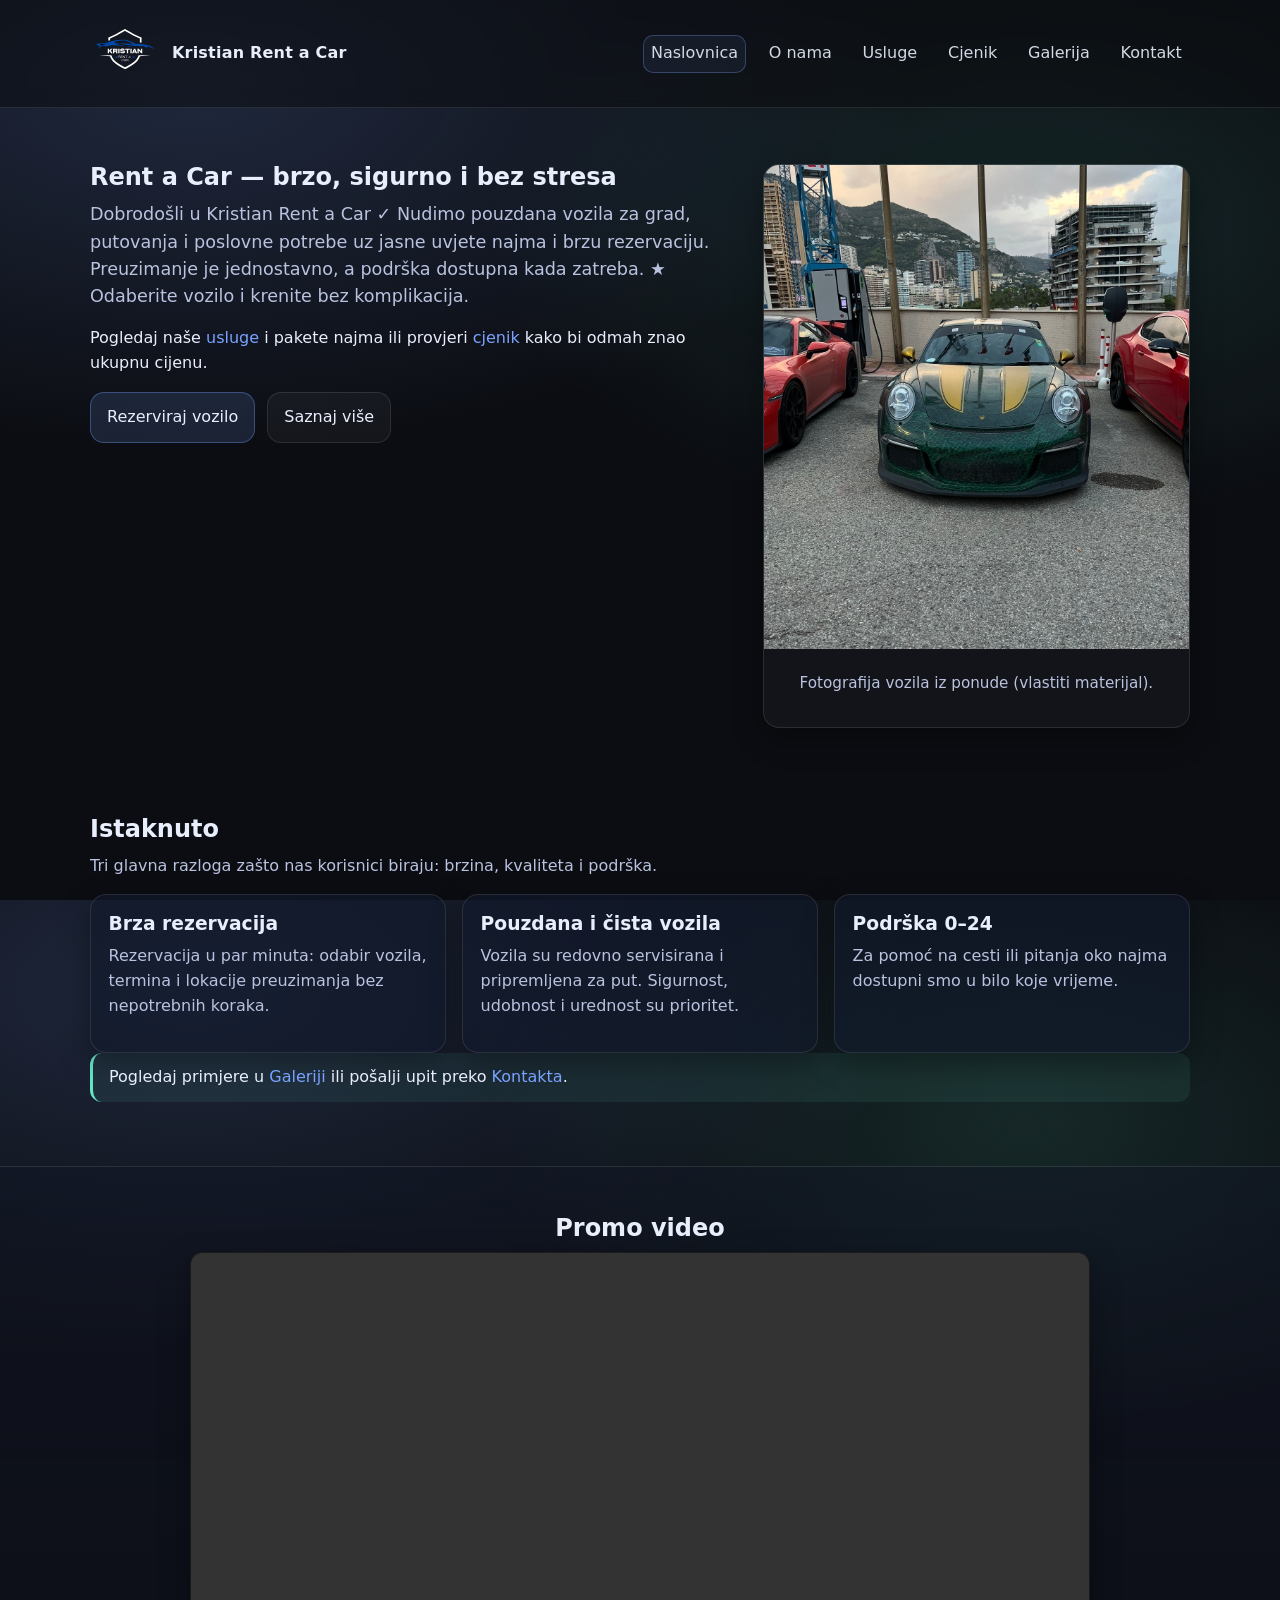
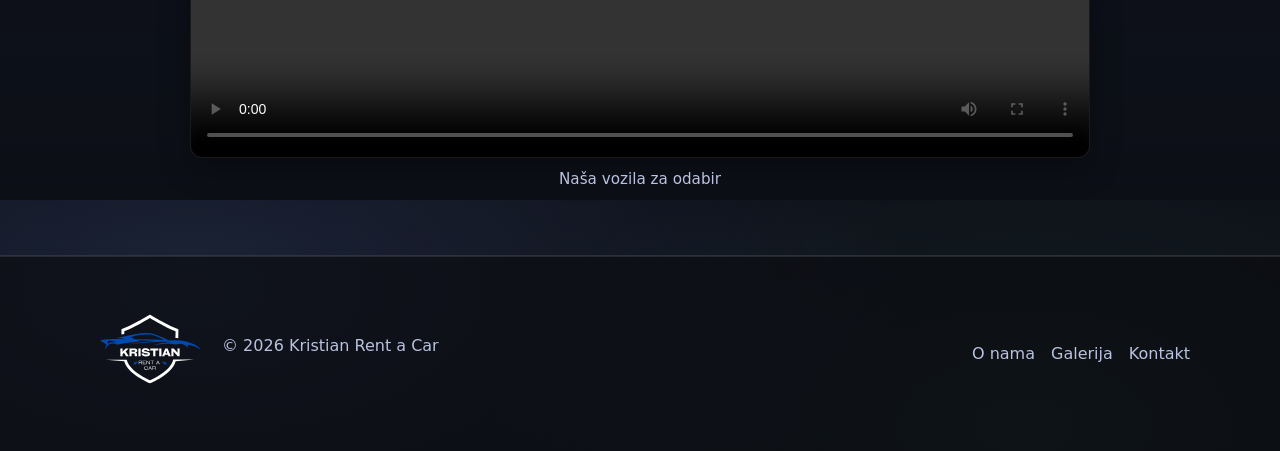
==== index.html @ 81f8f2f1 "Add files via upload" ====
<!doctype html>
<html lang="hr">
<head>
  <meta charset="utf-8" />
  <meta name="viewport" content="width=device-width, initial-scale=1" />
  <title>Kristian Paradžiković — Rent a Car</title>
  <meta name="description" content="Responzivno web-sjedište (završni ispit) — Rent a Car naslovnica." />
  <link rel="stylesheet" href="Kristian_Paradzikovic_style.css" />
</head>

<body>
  <header class="site-header">
    <div class="container header-inner">
      <a class="brand" href="index.html" aria-label="Povratak na naslovnicu">
        <img class="brand-logo" src="logo.svg" alt="Logo Rent a Car" />
        <span class="brand-text">Kristian Rent a Car</span>
      </a>

      <button class="nav-toggle" type="button" aria-expanded="false" aria-controls="primary-nav">
        <span class="sr-only">Otvori izbornik</span>
        <span class="burger" aria-hidden="true"></span>
      </button>

      <nav id="primary-nav" class="nav" aria-label="Glavna navigacija">
        <a class="nav-link active" href="index.html">Naslovnica</a>
        <a class="nav-link" href="Kristian_Paradzikovic_onama.html">O nama</a>
        <a class="nav-link" href="Kristian_Paradzikovic_usluge.html">Usluge</a>
        <a class="nav-link" href="Kristian_Paradzikovic_cjenik.html">Cjenik</a>
        <a class="nav-link" href="Kristian_Paradzikovic_galerija.html">Galerija</a>
        <a class="nav-link" href="Kristian_Paradzikovic_kontakt.html">Kontakt</a>
      </nav>
    </div>
  </header>

  <main>
    <section class="hero">
      <div class="container hero-inner">
        <div class="hero-copy">
          <h1>Rent a Car — brzo, sigurno i bez stresa</h1>
          <p class="lead">
            Dobrodošli u Kristian Rent a Car ✓ Nudimo pouzdana vozila za grad, putovanja i poslovne potrebe uz jasne uvjete najma i brzu rezervaciju.
            Preuzimanje je jednostavno, a podrška dostupna kada zatreba. ★ Odaberite vozilo i krenite bez komplikacija.
          </p>

          <p>
            Pogledaj naše <a href="Kristian_Paradzikovic_usluge.html">usluge</a> i pakete najma ili provjeri
            <a href="Kristian_Paradzikovic_cjenik.html">cjenik</a> kako bi odmah znao ukupnu cijenu.
          </p>

          <div class="hero-actions">
            <a class="btn" href="Kristian_Paradzikovic_kontakt.html">Rezerviraj vozilo</a>
            <a class="btn btn-ghost" href="#istaknuto">Saznaj više</a>
          </div>
        </div>

        <div class="hero-media">
          <img src="galerija_city.jpeg" alt="Rent a car vozilo iz ponude" loading="lazy" />
          <p class="caption">Fotografija vozila iz ponude (vlastiti materijal).</p>
        </div>
      </div>
    </section>

    <section id="istaknuto" class="section">
      <div class="container">
        <h2>Istaknuto</h2>
        <p class="muted">Tri glavna razloga zašto nas korisnici biraju: brzina, kvaliteta i podrška.</p>

        <div class="grid cards">
          <article class="card">
            <h3>Brza rezervacija</h3>
            <p>Rezervacija u par minuta: odabir vozila, termina i lokacije preuzimanja bez nepotrebnih koraka.</p>
          </article>
          <article class="card">
            <h3>Pouzdana i čista vozila</h3>
            <p>Vozila su redovno servisirana i pripremljena za put. Sigurnost, udobnost i urednost su prioritet.</p>
          </article>
          <article class="card">
            <h3>Podrška 0–24</h3>
            <p>Za pomoć na cesti ili pitanja oko najma dostupni smo u bilo koje vrijeme.</p>
          </article>
        </div>

        <p class="note">
          Pogledaj primjere u <a href="Kristian_Paradzikovic_galerija.html">Galeriji</a> ili pošalji upit preko
          <a href="Kristian_Paradzikovic_kontakt.html">Kontakta</a>.
        </p>
      </div>
    </section>

    <section class="section alt">
      <div class="container">
      <h2 class="center-title">Promo video</h2>


        <div class="video-wrap">
          <video controls preload="metadata">
            <source src="promovideo.mp4" type="video/mp4" />
            Tvoj preglednik ne podržava video.
          </video>
        </div>

        <p class="caption">Naša vozila za odabir</p>
      </div>
    </section>
  </main>

  <footer class="site-footer">
    <div class="container footer-inner">
      <div class="footer-brand">
        <img class="footer-logo" src="logo.svg" alt="Logo Rent a Car" />
        <p class="muted">© <span id="year"></span> Kristian Rent a Car</p>
      </div>

      <div class="footer-links">
        <a href="Kristian_Paradzikovic_onama.html">O nama</a>
        <a href="Kristian_Paradzikovic_galerija.html">Galerija</a>
        <a href="Kristian_Paradzikovic_kontakt.html">Kontakt</a>
      </div>
    </div>
  </footer>

  <script>
    const btn = document.querySelector('.nav-toggle');
    const nav = document.querySelector('#primary-nav');
    btn?.addEventListener('click', () => {
      const expanded = btn.getAttribute('aria-expanded') === 'true';
      btn.setAttribute('aria-expanded', String(!expanded));
      nav.classList.toggle('open');
    });
    document.getElementById('year').textContent = new Date().getFullYear();
  </script>
</body>
</html>
---- Kristian_Paradzikovic_style.css ----
:root{
  --bg: #0b0d12;
  --bg-2:#111625;
  --text:#e9eefc;
  --muted:#b9c2df;
  --card:#121a2b;
  --border: rgba(255,255,255,.10);
  --accent:#7aa2ff;
  --accent-2:#65e6c7;

  --radius: 16px;
  --shadow: 0 10px 30px rgba(0,0,0,.35);

  --container: 1100px;
}

*{ box-sizing:border-box; }
html, body{ height:100%; }
body{
  margin:0;
  font-family: system-ui, -apple-system, Segoe UI, Roboto, Arial, sans-serif;
  background: radial-gradient(1200px 600px at 15% 10%, rgba(122,162,255,.18), transparent 60%),
              radial-gradient(900px 500px at 80% 25%, rgba(101,230,199,.12), transparent 60%),
              var(--bg);
  color: var(--text);
  line-height: 1.55;
}

img{ max-width:100%; display:block; }
a{ color: var(--accent); text-decoration:none; }
a:hover{ text-decoration:underline; }
h1,h2,h3{ line-height:1.15; margin: 0 0 .6rem 0; }
p{ margin: 0 0 1rem 0; }

.container{
  width: min(var(--container), calc(100% - 2rem));
  margin: 0 auto;
}

.muted{ color: var(--muted); }
.caption{ color: var(--muted); font-size: .95rem; margin-top: .6rem; }
.note{
  border-left: 3px solid var(--accent-2);
  padding: .75rem 1rem;
  background: rgba(101,230,199,.08);
  border-radius: 12px;
}

.sr-only{
  position:absolute;
  width:1px; height:1px;
  padding:0; margin:-1px;
  overflow:hidden; clip:rect(0,0,0,0);
  border:0;
}

.site-header{
  position: sticky;
  top: 0;
  z-index: 50;
  backdrop-filter: blur(10px);
  background: rgba(11,13,18,.55);
  border-bottom: 1px solid var(--border);
}

.header-inner{
  display:flex;
  align-items:center;
  justify-content:space-between;
  gap: 1rem;
  padding: .85rem 0;
}

.brand{
  display:flex;
  align-items:center;
  gap:.75rem;
  color: var(--text);
  text-decoration:none;
}
.brand-logo{
  width: 36px;
  height: 36px;
}
.brand-text{
  font-weight: 700;
  letter-spacing: .2px;
}

.nav{
  display:flex;
  align-items:center;
  gap: .9rem;
}
.nav-link{
  color: var(--text);
  opacity: .9;
  padding: .35rem .45rem;
  border-radius: 10px;
  border: 1px solid transparent;
}
.nav-link:hover{
  opacity: 1;
  text-decoration:none;
  border-color: var(--border);
  background: rgba(255,255,255,.04);
}
.nav-link.active{
  border-color: rgba(122,162,255,.35);
  background: rgba(122,162,255,.08);
}

.nav-toggle{
  display:none;
  background: transparent;
  border: 1px solid var(--border);
  border-radius: 12px;
  padding: .55rem .65rem;
  cursor: pointer;
}
.burger{
  display:block;
  width: 22px;
  height: 2px;
  background: var(--text);
  position: relative;
}
.burger::before,
.burger::after{
  content:"";
  position:absolute;
  left:0;
  width: 22px;
  height: 2px;
  background: var(--text);
}
.burger::before{ top:-7px; }
.burger::after{ top:7px; }

.section{ padding: 3rem 0; }
.section.alt{
  background: linear-gradient(180deg, rgba(17,22,37,.55), rgba(17,22,37,.25));
  border-top: 1px solid var(--border);
  border-bottom: 1px solid var(--border);
}

.badge{
  display:inline-block;
  padding: .35rem .6rem;
  border-radius: 999px;
  border: 1px solid var(--border);
  background: rgba(255,255,255,.04);
  color: var(--muted);
  margin-bottom: .9rem;
}

.hero{ padding: 3.5rem 0 2.5rem; }
.hero-inner{
  display:grid;
  grid-template-columns: 1.2fr .8fr;
  gap: 2rem;
  align-items: start;
}
.lead{ font-size: 1.1rem; color: var(--muted); }

.hero-media{
  background: rgba(255,255,255,.03);
  border: 1px solid var(--border);
  border-radius: var(--radius);
  overflow:hidden;
  box-shadow: var(--shadow);
}
.hero-media img{
  width: 100%;
  height: auto;
}
.hero-media .caption{ padding: .85rem 1rem 1rem; }

.hero-actions{
  display:flex;
  gap: .75rem;
  flex-wrap: wrap;
  margin-top: 1rem;
}
.btn{
  display:inline-block;
  padding: .75rem 1rem;
  border-radius: 14px;
  border: 1px solid rgba(122,162,255,.35);
  background: rgba(122,162,255,.14);
  color: var(--text);
  text-decoration:none;
}
.btn:hover{ text-decoration:none; background: rgba(122,162,255,.22); }
.btn-ghost{
  border-color: var(--border);
  background: rgba(255,255,255,.04);
}

.grid{ display:grid; gap: 1rem; }
.cards{ grid-template-columns: repeat(3, 1fr); }
.card{
  background: rgba(18,26,43,.65);
  border: 1px solid var(--border);
  border-radius: var(--radius);
  padding: 1.1rem;
  box-shadow: var(--shadow);
}
.card p{ color: var(--muted); }

.video-wrap{
  border-radius: var(--radius);
  border: 1px solid var(--border);
  overflow:hidden;
  box-shadow: var(--shadow);
  background: rgba(0,0,0,.25);
}
video{ width:100%; height:auto; display:block; }

.site-footer{
  padding: 2rem 0;
  border-top: 1px solid var(--border);
  background: rgba(11,13,18,.75);
}
.footer-inner{
  display:flex;
  align-items:center;
  justify-content:space-between;
  gap: 1rem;
  flex-wrap: wrap;
}
.footer-logo{ width: 28px; height: 28px; }
.footer-brand{
  display:flex;
  align-items:center;
  gap: .75rem;
}
.footer-links{
  display:flex;
  gap: 1rem;
  flex-wrap: wrap;
}
.footer-links a{ color: var(--muted); }
.footer-links a:hover{ color: var(--text); text-decoration:none; }

@media (max-width: 768px){
  .hero-inner{ grid-template-columns: 1fr; }
  .cards{ grid-template-columns: 1fr; }

  .nav-toggle{ display:inline-flex; align-items:center; justify-content:center; }

  .nav{
    position: absolute;
    top: 64px;
    right: 1rem;
    left: 1rem;
    display: none;
    flex-direction: column;
    align-items: stretch;
    gap: .35rem;
    padding: .75rem;
    border-radius: 16px;
    border: 1px solid var(--border);
    background: rgba(11,13,18,.92);
    box-shadow: var(--shadow);
  }
  .nav.open{ display:flex; }

  .nav-link{ padding: .65rem .75rem; }
}

.table-wrap{
  overflow-x: auto;
  border: 1px solid var(--border);
  border-radius: var(--radius);
  background: rgba(255,255,255,.03);
  box-shadow: var(--shadow);
}

.price-table{
  width: 100%;
  border-collapse: collapse;
  min-width: 620px;
}

.price-table th,
.price-table td{
  padding: .9rem 1rem;
  border-bottom: 1px solid var(--border);
  text-align: left;
}

.price-table th{
  color: var(--text);
  background: rgba(255,255,255,.04);
  font-weight: 700;
}

.price-table td{
  color: var(--muted);
}

.gallery-grid{
  display: grid;
  grid-template-columns: repeat(3, 1fr);
  gap: 1rem;
}

.gallery-item{
  margin: 0;
  border-radius: var(--radius);
  overflow: hidden;
  border: 1px solid var(--border);
  background: rgba(18,26,43,.55);
  box-shadow: var(--shadow);
}

.gallery-item img{
  width: 100%;
  height: auto;
}

.gallery-item figcaption{
  padding: .75rem 1rem;
  color: var(--muted);
  font-size: .95rem;
}

@media (max-width: 768px){
  .gallery-grid{ grid-template-columns: 1fr; }
}

.contact-form{
  max-width: 680px;
  border: 1px solid var(--border);
  background: rgba(18,26,43,.55);
  border-radius: var(--radius);
  padding: 1.2rem;
  box-shadow: var(--shadow);
}

.field{
  display: grid;
  gap: .45rem;
  margin-bottom: .9rem;
}

.field span{ color: var(--muted); font-size: .95rem; }

input, textarea{
  width: 100%;
  padding: .8rem .9rem;
  border-radius: 14px;
  border: 1px solid var(--border);
  background: rgba(11,13,18,.55);
  color: var(--text);
  outline: none;
}

input:focus, textarea:focus{
  border-color: rgba(122,162,255,.45);
  box-shadow: 0 0 0 4px rgba(122,162,255,.12);
}

.footer-logo {
  height: 120px;
  width: auto;
  margin-bottom: 10px;
}

.brand-logo {
  height: 70px;
  width: auto;
  margin-bottom: 10px;
}

.video-wrap {
  width: 100%;
  max-width: 900px;
  margin: 0 auto;
  aspect-ratio: 16 / 9;
  background: #000;
  border-radius: 12px;
  overflow: hidden;
}

.video-wrap video {
  width: 100%;
  height: 100%;
  object-fit: contain;
  display: block;
}

.center-title {
  text-align: center;
}

.caption{

  text-align:center;
}
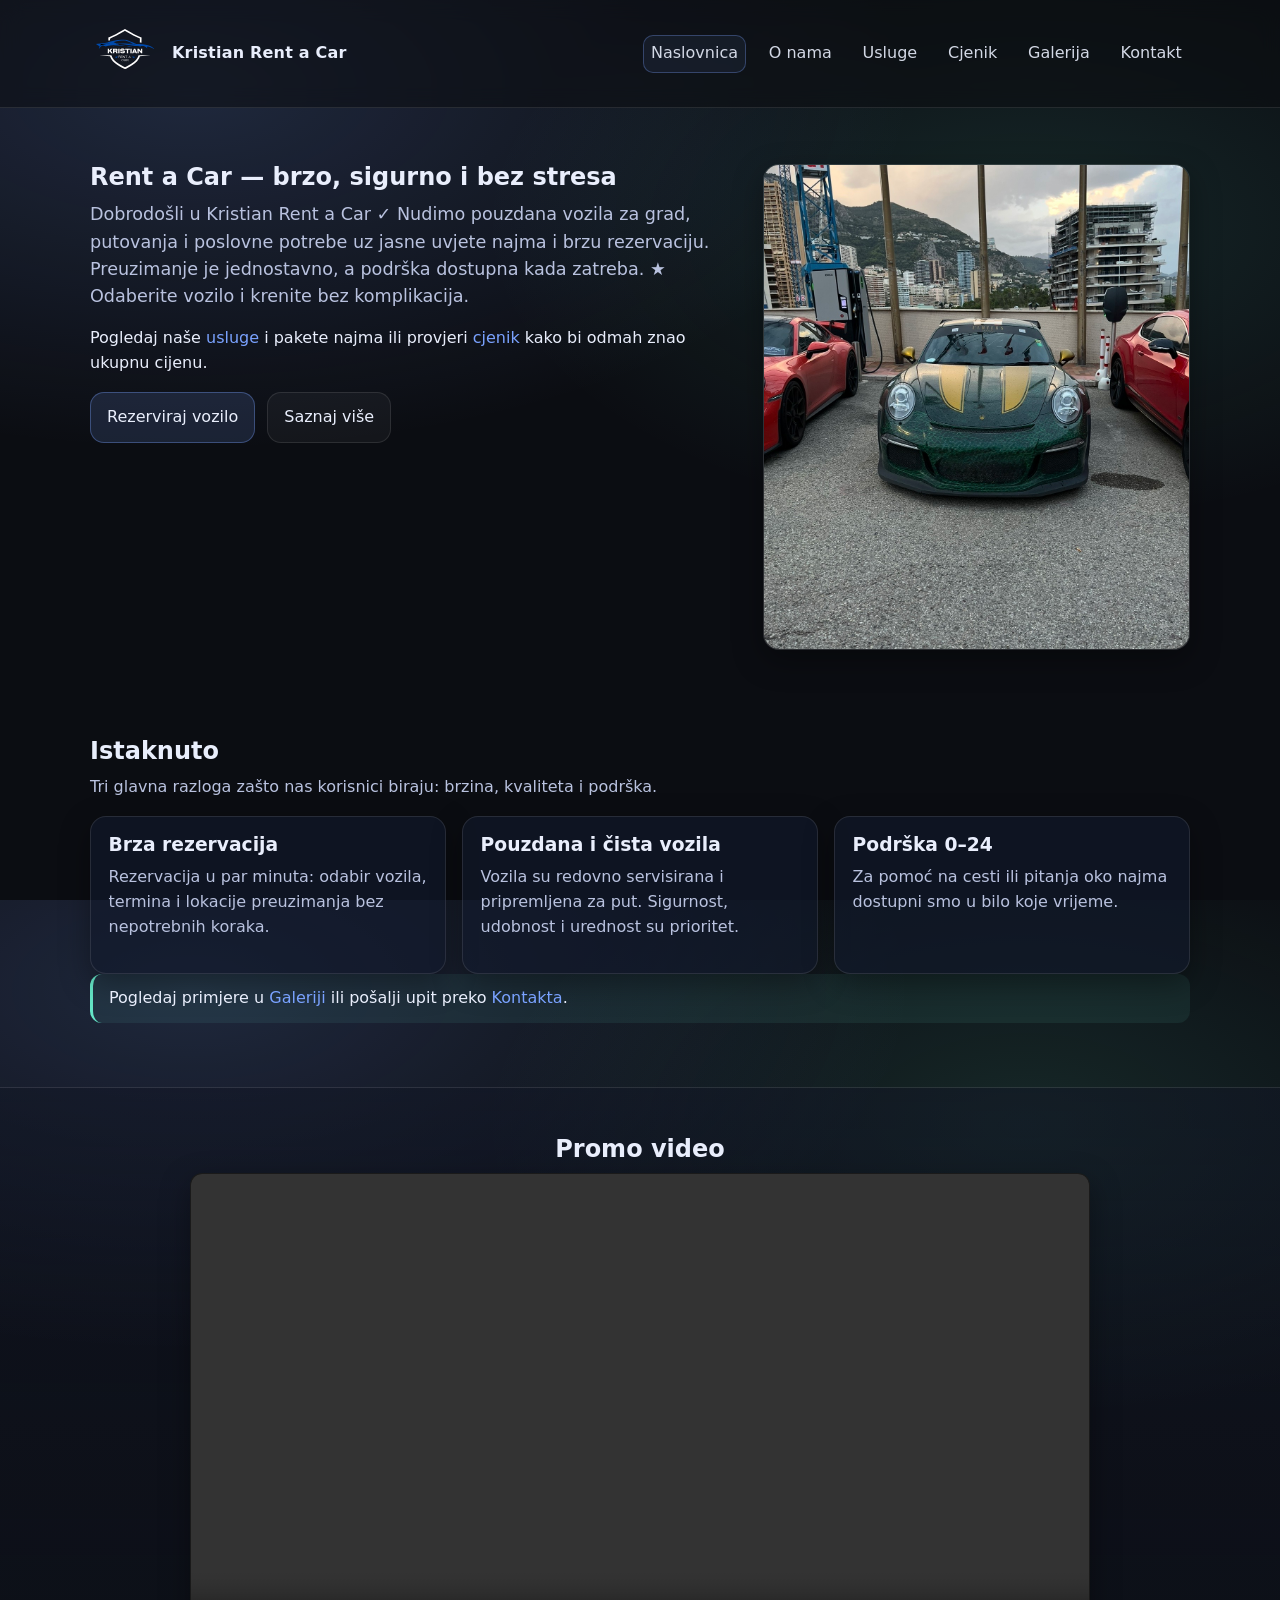
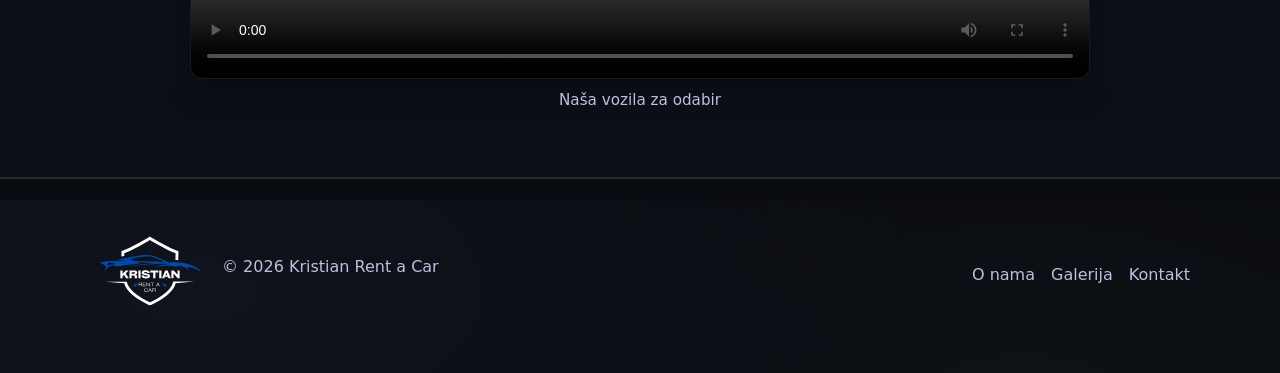
==== commit f18d2cdd: "Update index.html" ====
--- a/index.html
+++ b/index.html
@@ -55,7 +55,6 @@
 
         <div class="hero-media">
           <img src="galerija_city.jpeg" alt="Rent a car vozilo iz ponude" loading="lazy" />
-          <p class="caption">Fotografija vozila iz ponude (vlastiti materijal).</p>
         </div>
       </div>
     </section>
